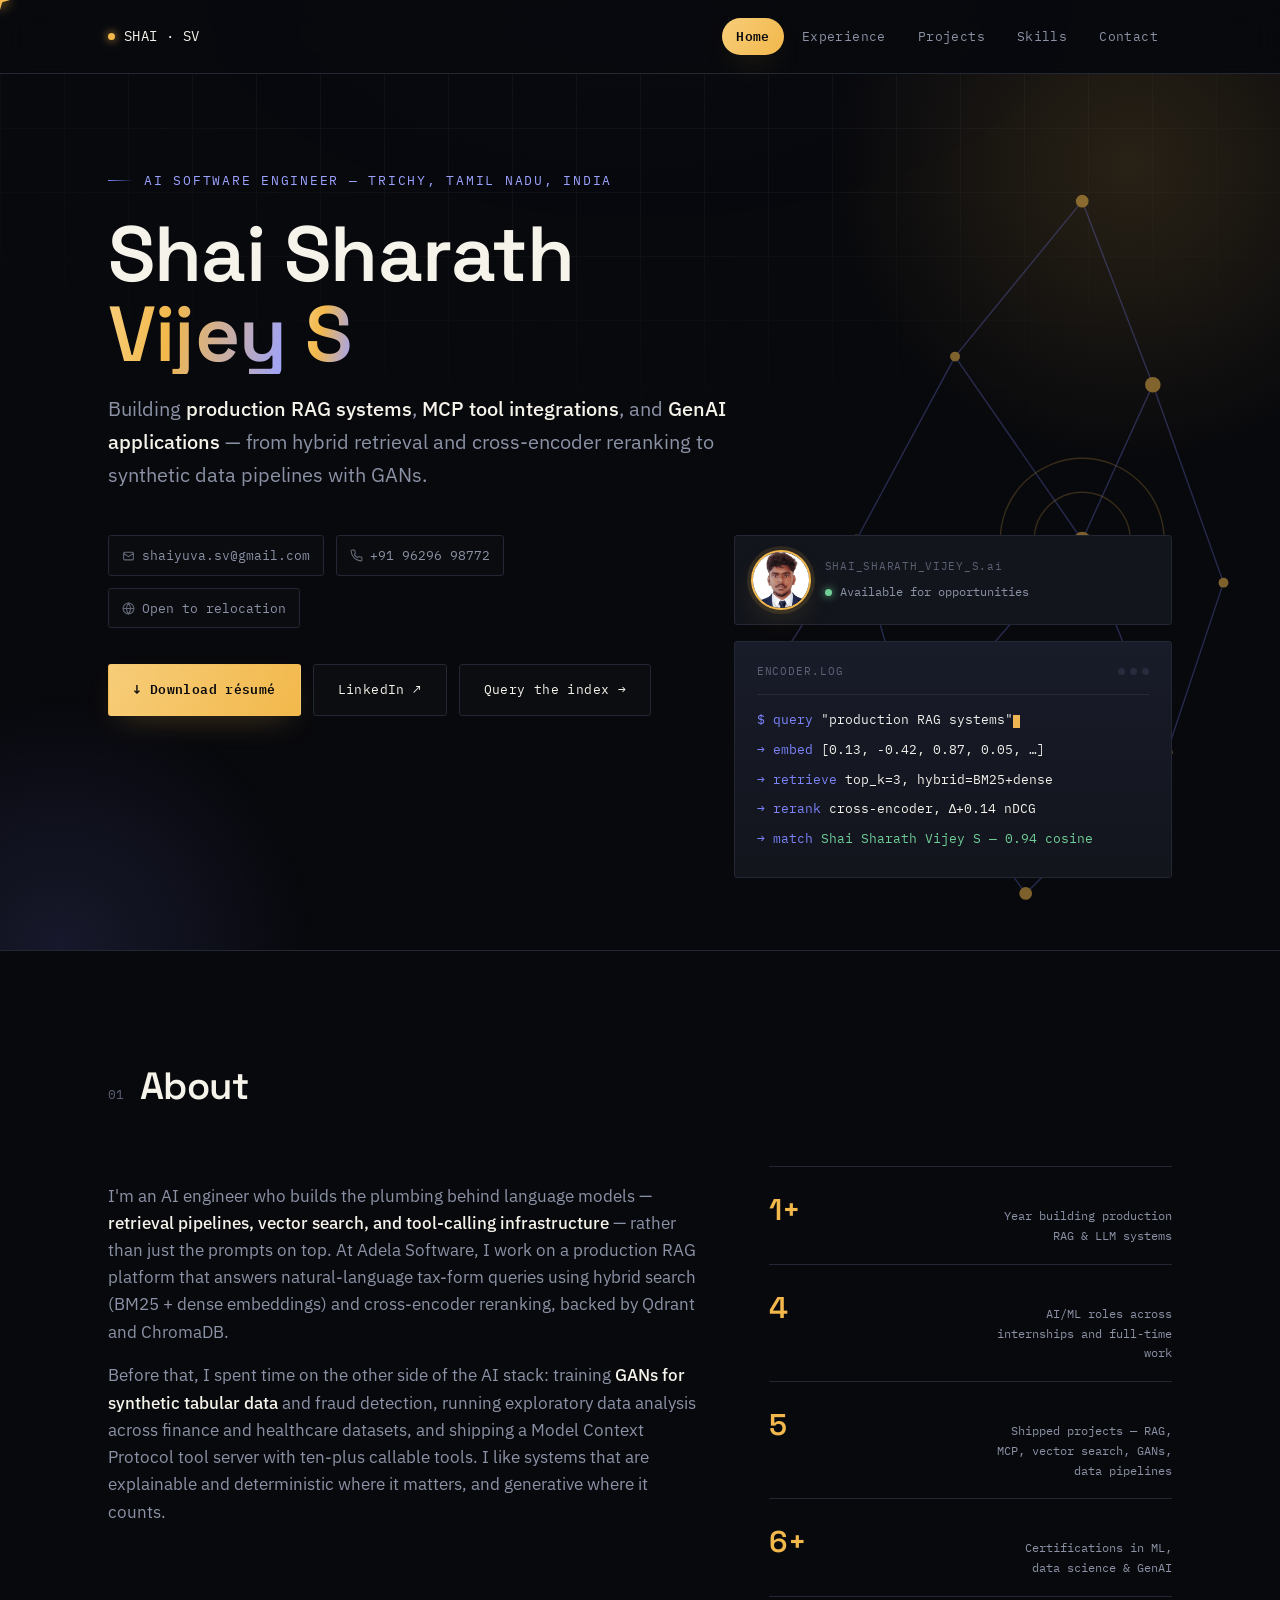
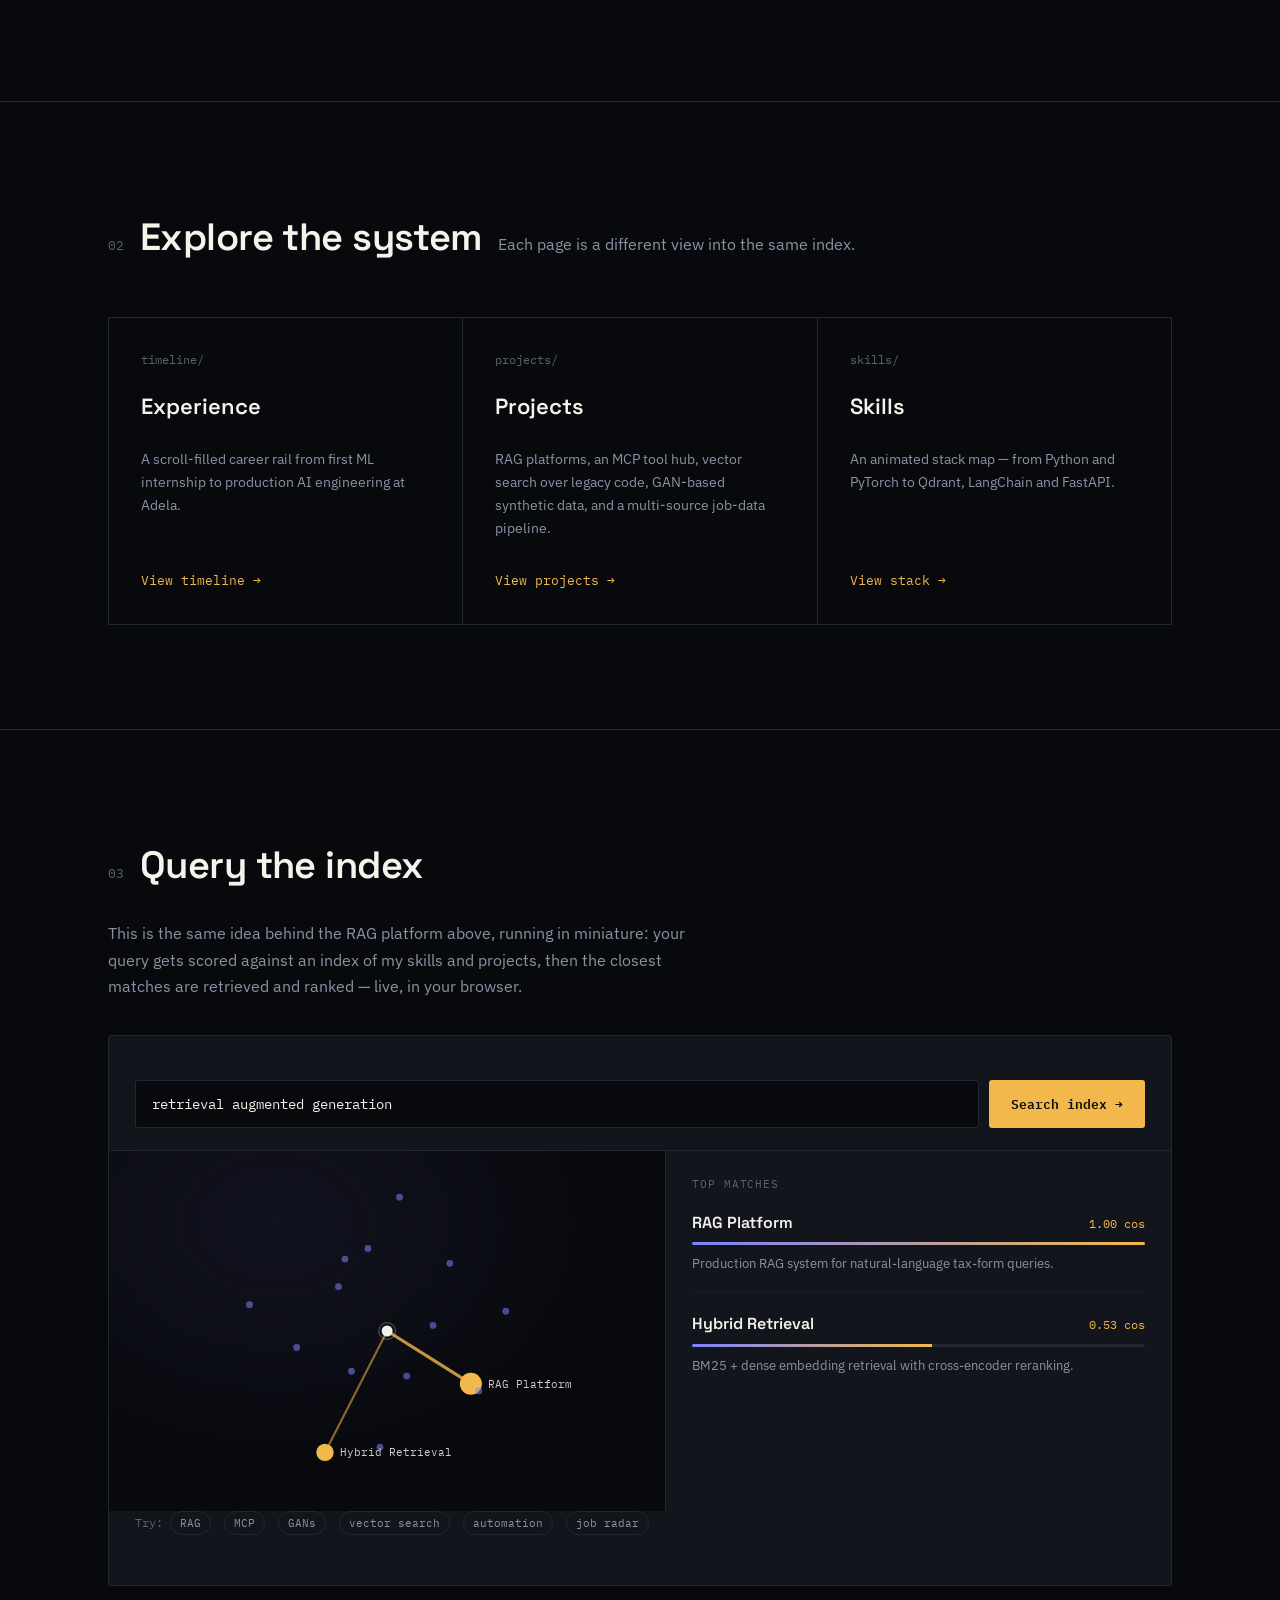
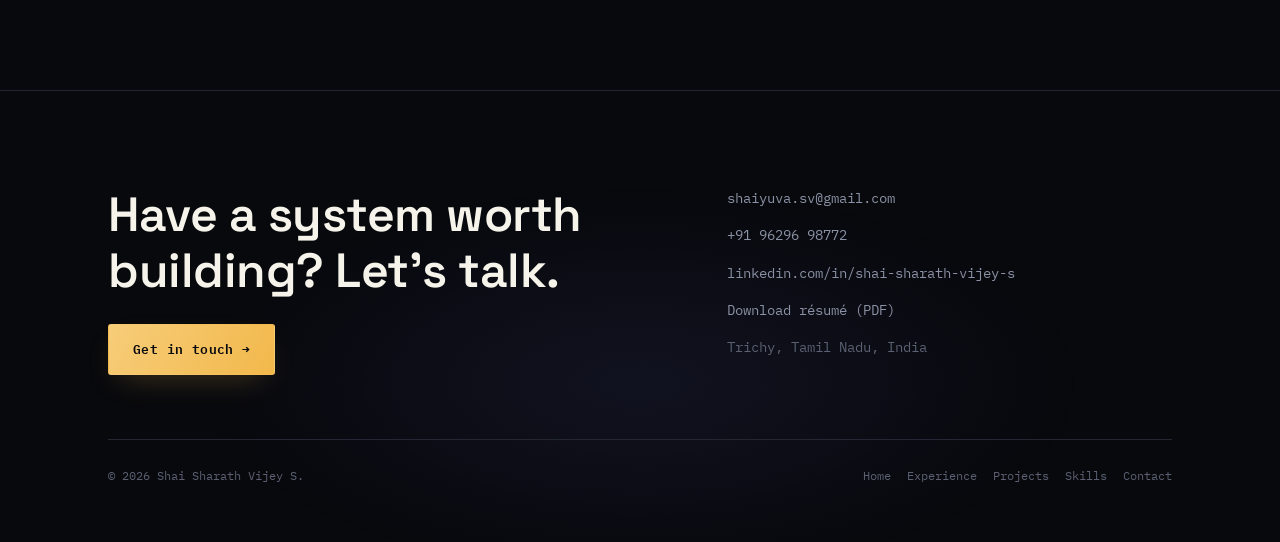
==== index.html @ 4d4e92c0 "Add files via upload" ====
<!DOCTYPE html>
<html lang="en">
<head>
<meta charset="UTF-8">
<meta name="viewport" content="width=device-width, initial-scale=1.0">
<title>Shai Sharath Vijey S — AI Software Engineer | RAG, LLM & MCP Systems</title>
<meta name="description" content="Shai Sharath Vijey S — AI Software Engineer building production RAG systems, MCP tool integrations, and GenAI applications with Python, FastAPI, and PyTorch.">
<meta name="robots" content="index, follow">
<link rel="canonical" href="https://shai-sharath-vijey-s.github.io/">
<meta property="og:type" content="website">
<meta property="og:title" content="Shai Sharath Vijey S — AI Software Engineer">
<meta property="og:description" content="Building production RAG systems, MCP tool integrations, and GenAI applications — hybrid retrieval, cross-encoder reranking, and synthetic data pipelines with GANs.">
<meta property="og:image" content="assets/og-image.png">
<meta property="og:url" content="https://shai-sharath-vijey-s.github.io/">
<meta name="twitter:card" content="summary_large_image">
<meta name="twitter:title" content="Shai Sharath Vijey S — AI Software Engineer">
<meta name="twitter:description" content="Building production RAG systems, MCP tool integrations, and GenAI applications.">
<meta name="twitter:image" content="assets/og-image.png">
<link rel="icon" href="assets/favicon.svg" type="image/svg+xml">
<link rel="preconnect" href="https://fonts.googleapis.com">
<link rel="preconnect" href="https://fonts.gstatic.com" crossorigin>
<link href="https://fonts.googleapis.com/css2?family=Space+Grotesk:wght@400;500;600;700&family=IBM+Plex+Mono:wght@400;500;600&family=IBM+Plex+Sans:wght@400;500;600&display=swap" rel="stylesheet">
<link rel="stylesheet" href="assets/style.css">
<style>
  /* page-specific */
  .hero{padding:96px 0 72px; border-bottom:1px solid var(--line); overflow:hidden;}
  h1.name{font-family:'Space Grotesk', sans-serif; font-weight:600; font-size:clamp(40px, 7vw, 78px); line-height:1.02; margin:0 0 18px; letter-spacing:-0.01em;}
  .role-line{font-size:clamp(16px, 2vw, 20px); color:var(--text-muted); max-width:640px; margin:0 0 32px;}
  .role-line b{color:var(--text); font-weight:500;}
  .hero-grid{display:grid; grid-template-columns:1.3fr 1fr; gap:56px; align-items:start; margin-top:44px;}
  @media (max-width:860px){ .hero-grid{grid-template-columns:1fr;} }
  .contact-row{display:flex; flex-wrap:wrap; gap:12px; margin-bottom:36px;}
  .chip svg{width:13px; height:13px; opacity:0.7;}

  .readout{border:1px solid var(--line); background:var(--ink-raised); border-radius:var(--radius); padding:20px 22px; font-family:'IBM Plex Mono', monospace; font-size:12.5px; color:var(--text-muted); min-height:210px; position:relative; overflow:hidden;}
  .readout::before{content:''; position:absolute; inset:0; background:linear-gradient(rgba(124,131,253,0.06), transparent); animation:scan 4s linear infinite; pointer-events:none;}
  @keyframes scan{0%{transform:translateY(-100%);} 100%{transform:translateY(100%);}}
  .readout-head{display:flex; justify-content:space-between; align-items:center; padding-bottom:14px; margin-bottom:14px; border-bottom:1px solid var(--line); color:var(--text-faint); font-size:11px; letter-spacing:0.08em; text-transform:uppercase;}
  .readout-dots{display:flex; gap:5px;}
  .readout-dots span{width:7px; height:7px; border-radius:50%; background:var(--line);}
  .readout-line{margin:0 0 9px; white-space:pre-wrap; word-break:break-word;}
  .readout-line .k{color:var(--violet);}
  .readout-line .v{color:var(--text);}
  .caret{display:inline-block; width:7px; height:13px; background:var(--amber); vertical-align:middle; animation:blink 1s steps(1) infinite;}
  @keyframes blink{50%{opacity:0;}}

  /* about */
  .about-grid{display:grid; grid-template-columns:1.5fr 1fr; gap:56px;}
  @media (max-width:860px){ .about-grid{grid-template-columns:1fr;} }
  .about-text p{color:var(--text-muted); font-size:16.5px; max-width:60ch;}
  .about-text b{color:var(--text); font-weight:500;}
  .stat-list{border-top:1px solid var(--line);}
  .stat{display:flex; justify-content:space-between; align-items:baseline; padding:18px 0; border-bottom:1px solid var(--line);}
  .stat-num{font-family:'Space Grotesk', sans-serif; font-size:30px; color:var(--amber); font-weight:600;}
  .stat-label{font-family:'IBM Plex Mono', monospace; font-size:12px; color:var(--text-muted); text-align:right; max-width:180px;}

  /* teaser cards linking to subpages */
  .teaser-grid{display:grid; grid-template-columns:repeat(3,1fr); gap:1px; background:var(--line); border:1px solid var(--line);}
  @media (max-width:860px){ .teaser-grid{grid-template-columns:1fr;} }
  .teaser-card{background:var(--ink); padding:32px; display:flex; flex-direction:column; min-height:220px; text-decoration:none; color:var(--text); position:relative; overflow:hidden; transition:background .25s ease;}
  .teaser-card:hover{background:var(--ink-raised);}
  .teaser-num{font-family:'IBM Plex Mono', monospace; color:var(--text-faint); font-size:12px; margin-bottom:18px;}
  .teaser-title{font-family:'Space Grotesk', sans-serif; font-size:22px; font-weight:600; margin:0 0 10px;}
  .teaser-desc{color:var(--text-muted); font-size:14px; flex-grow:1;}
  .teaser-arrow{font-family:'IBM Plex Mono', monospace; font-size:13px; color:var(--amber); margin-top:16px; transition:transform .2s ease;}
  .teaser-card:hover .teaser-arrow{transform:translateX(6px);}

  /* playground */
  .pg-wrap{border:1px solid var(--line); background:var(--ink-raised); border-radius:var(--radius); overflow:hidden;}
  .pg-top{padding:26px 26px 0;}
  .pg-search{display:flex; gap:10px; margin:18px 0 22px; flex-wrap:wrap;}
  .pg-search input{flex:1; min-width:220px; background:var(--ink); border:1px solid var(--line); color:var(--text); font-family:'IBM Plex Mono', monospace; font-size:14px; padding:14px 16px; border-radius:var(--radius); outline:none;}
  .pg-search input:focus{border-color:var(--violet);}
  .pg-search input::placeholder{color:var(--text-faint);}
  .pg-search button{font-family:'IBM Plex Mono', monospace; font-size:13px; font-weight:600; background:var(--amber); color:#0A0C10; border:none; padding:0 22px; border-radius:var(--radius); cursor:pointer;}
  .pg-hint{font-family:'IBM Plex Mono', monospace; font-size:11.5px; color:var(--text-faint); margin-bottom:22px;}
  .pg-hint button{background:none; border:1px solid var(--line); color:var(--text-muted); font-family:'IBM Plex Mono', monospace; font-size:11px; padding:4px 9px; border-radius:20px; cursor:pointer; margin-right:6px; margin-bottom:6px;}
  .pg-hint button:hover{color:var(--text); border-color:var(--violet);}
  .pg-canvas-row{display:grid; grid-template-columns:1.1fr 1fr; gap:0; border-top:1px solid var(--line);}
  @media (max-width:860px){ .pg-canvas-row{grid-template-columns:1fr;} }
  #pgCanvas{display:block; width:100%; height:360px; background:radial-gradient(ellipse at 30% 20%, rgba(124,131,253,0.08), transparent 60%), var(--ink);}
  .pg-results{padding:24px 26px; border-left:1px solid var(--line);}
  @media (max-width:860px){ .pg-results{border-left:none; border-top:1px solid var(--line);} }
  .pg-results-label{font-family:'IBM Plex Mono', monospace; font-size:11px; letter-spacing:0.08em; text-transform:uppercase; color:var(--text-faint); margin-bottom:16px;}
  .result{margin-bottom:18px; padding-bottom:18px; border-bottom:1px solid var(--line-soft);}
  .result:last-child{border-bottom:none;}
  .result-top{display:flex; justify-content:space-between; align-items:baseline; margin-bottom:6px;}
  .result-title{font-family:'Space Grotesk', sans-serif; font-size:16px; font-weight:600;}
  .result-score{font-family:'IBM Plex Mono', monospace; font-size:12px; color:var(--amber);}
  .result-bar{height:3px; background:var(--line); border-radius:2px; overflow:hidden; margin-bottom:8px;}
  .result-bar-fill{height:100%; background:linear-gradient(90deg, var(--violet), var(--amber));}
  .result-desc{font-size:13px; color:var(--text-muted);}
</style>
</head>
<body>
<div class="curtain" data-hold="1500">
  <div class="curtain-brand">
    <div class="cb-glow"></div>
    <span class="cb-line display" data-reveal="chars">Shai Sharath</span>
    <span class="cb-line display grad-text cb-line2">Vijey S</span>
    <span class="cb-tag">AI Software Engineer</span>
  </div>
</div>
<div class="grid-bg"></div>

<header class="nav">
  <div class="nav-inner">
    <a class="logo" href="index.html"><span class="dot"></span>SHAI&nbsp;·&nbsp;SV</a>
    <button class="nav-toggle mono" aria-label="Menu">☰</button>
    <nav class="links">
      <a href="index.html" data-transition>Home</a>
      <a href="experience.html" data-transition>Experience</a>
      <a href="projects.html" data-transition>Projects</a>
      <a href="skills.html" data-transition>Skills</a>
      <a href="contact.html" data-transition>Contact</a>
    </nav>
  </div>
</header>

<section class="hero">
  <div class="hero-bg-art" aria-hidden="true">
    <svg viewBox="0 0 700 620" xmlns="http://www.w3.org/2000/svg">
      <g stroke="var(--violet)" stroke-width="1" opacity="0.55" fill="none">
        <line x1="560" y1="90" x2="470" y2="200"/><line x1="560" y1="90" x2="610" y2="220"/>
        <line x1="470" y1="200" x2="400" y2="330"/><line x1="470" y1="200" x2="560" y2="330"/>
        <line x1="610" y1="220" x2="560" y2="330"/><line x1="610" y1="220" x2="660" y2="360"/>
        <line x1="400" y1="330" x2="440" y2="470"/><line x1="560" y1="330" x2="440" y2="470"/>
        <line x1="560" y1="330" x2="620" y2="480"/><line x1="660" y1="360" x2="620" y2="480"/>
        <line x1="440" y1="470" x2="520" y2="580"/><line x1="620" y1="480" x2="520" y2="580"/>
        <line x1="400" y1="330" x2="330" y2="440"/><line x1="330" y1="440" x2="440" y2="470"/>
      </g>
      <g fill="var(--amber)">
        <circle cx="560" cy="90" r="4.5"/><circle cx="470" cy="200" r="3.5"/><circle cx="610" cy="220" r="5.5"/>
        <circle cx="400" cy="330" r="4"/><circle cx="560" cy="330" r="6"/><circle cx="660" cy="360" r="3.5"/>
        <circle cx="440" cy="470" r="5"/><circle cx="620" cy="480" r="4"/><circle cx="520" cy="580" r="4.5"/>
        <circle cx="330" cy="440" r="3.5"/>
      </g>
      <g stroke="var(--amber)" stroke-width="1" opacity="0.4" fill="none">
        <circle cx="560" cy="330" r="34"/><circle cx="560" cy="330" r="58"/>
      </g>
    </svg>
  </div>
  <div class="wrap">
    <div class="eyebrow reveal in">AI Software Engineer — Trichy, Tamil Nadu, India</div>
    <h1 class="name display" id="heroName"><span class="tr-word"><span style="transition-delay:0ms">Shai</span></span> <span class="tr-word"><span style="transition-delay:70ms">Sharath</span></span><br><span class="tr-word"><span class="grad-text" style="transition-delay:140ms">Vijey</span></span> <span class="tr-word"><span class="grad-text" style="transition-delay:210ms">S</span></span></h1>
    <p class="role-line">Building <b>production RAG systems</b>, <b>MCP tool integrations</b>, and <b>GenAI applications</b> — from hybrid retrieval and cross-encoder reranking to synthetic data pipelines with GANs.</p>

    <div class="hero-grid">
      <div>
        <div class="contact-row">
          <span class="chip"><svg viewBox="0 0 24 24" fill="none" stroke="currentColor" stroke-width="2"><path d="M3 8l9 6 9-6M3 8v10a2 2 0 002 2h14a2 2 0 002-2V8M3 8a2 2 0 012-2h14a2 2 0 012 2"/></svg> shaiyuva.sv@gmail.com</span>
          <span class="chip"><svg viewBox="0 0 24 24" fill="none" stroke="currentColor" stroke-width="2"><path d="M22 16.92v3a2 2 0 01-2.18 2 19.79 19.79 0 01-8.63-3.07 19.5 19.5 0 01-6-6 19.79 19.79 0 01-3.07-8.67A2 2 0 014.11 2h3a2 2 0 012 1.72c.13.96.36 1.9.68 2.81a2 2 0 01-.45 2.11L8.09 9.91a16 16 0 006 6l1.27-1.27a2 2 0 012.11-.45c.91.32 1.85.55 2.81.68A2 2 0 0122 16.92z"/></svg> +91 96296 98772</span>
          <span class="chip"><svg viewBox="0 0 24 24" fill="none" stroke="currentColor" stroke-width="2"><circle cx="12" cy="12" r="10"/><path d="M2 12h20M12 2a15.3 15.3 0 010 20 15.3 15.3 0 010-20z"/></svg> Open to relocation</span>
        </div>
        <div class="btn-row">
          <a class="btn btn-primary" href="assets/Shai-Sharath-Vijey-S-Resume.pdf" download>↓ Download résumé</a>
          <a class="btn btn-ghost" href="https://www.linkedin.com/in/shai-sharath-vijey-s-b79546251" target="_blank" rel="noopener">LinkedIn ↗</a>
          <a class="btn btn-ghost" href="#index">Query the index →</a>
        </div>
      </div>

      <div>
        <div class="profile-card reveal in">
          <img src="assets/profile.jpg" alt="Shai Sharath Vijey S — AI Software Engineer" class="profile-img" width="60" height="60">
          <div class="profile-meta">
            <span class="profile-name mono">SHAI_SHARATH_VIJEY_S.ai</span>
            <span class="profile-status"><span class="dot-pulse"></span>Available for opportunities</span>
          </div>
        </div>
        <div class="readout mono">
          <div class="readout-head"><span>encoder.log</span><span class="readout-dots"><span></span><span></span><span></span></span></div>
          <p class="readout-line"><span class="k">$ query</span> <span class="v" id="typeTarget"></span><span class="caret"></span></p>
          <p class="readout-line"><span class="k">→ embed</span> <span class="v">[0.13, -0.42, 0.87, 0.05, …]</span></p>
          <p class="readout-line"><span class="k">→ retrieve</span> <span class="v">top_k=3, hybrid=BM25+dense</span></p>
          <p class="readout-line"><span class="k">→ rerank</span> <span class="v">cross-encoder, Δ+0.14 nDCG</span></p>
          <p class="readout-line"><span class="k">→ match</span> <span class="v" style="color:var(--green)">Shai Sharath Vijey S — 0.94 cosine</span></p>
        </div>
      </div>
    </div>
  </div>
</section>

<section class="section" id="about">
  <div class="wrap">
    <div class="section-head reveal"><span class="section-num mono">01</span><h2 class="section-title">About</h2></div>
    <div class="about-grid reveal">
      <div class="about-text">
        <p>I'm an AI engineer who builds the plumbing behind language models — <b>retrieval pipelines, vector search, and tool-calling infrastructure</b> — rather than just the prompts on top. At Adela Software, I work on a production RAG platform that answers natural-language tax-form queries using hybrid search (BM25 + dense embeddings) and cross-encoder reranking, backed by Qdrant and ChromaDB.</p>
        <p>Before that, I spent time on the other side of the AI stack: training <b>GANs for synthetic tabular data</b> and fraud detection, running exploratory data analysis across finance and healthcare datasets, and shipping a Model Context Protocol tool server with ten-plus callable tools. I like systems that are explainable and deterministic where it matters, and generative where it counts.</p>
      </div>
      <div class="stat-list mono">
        <div class="stat"><span class="stat-num">1+</span><span class="stat-label">Year building production RAG &amp; LLM systems</span></div>
        <div class="stat"><span class="stat-num">4</span><span class="stat-label">AI/ML roles across internships and full-time work</span></div>
        <div class="stat"><span class="stat-num">5</span><span class="stat-label">Shipped projects — RAG, MCP, vector search, GANs, data pipelines</span></div>
        <div class="stat"><span class="stat-num">6+</span><span class="stat-label">Certifications in ML, data science &amp; GenAI</span></div>
      </div>
    </div>
  </div>
</section>

<section class="section" id="explore">
  <div class="wrap">
    <div class="section-head reveal"><span class="section-num mono">02</span><h2 class="section-title">Explore the system</h2><span class="section-sub" style="margin-top:0;">Each page is a different view into the same index.</span></div>
    <div class="teaser-grid reveal">
      <a class="teaser-card" href="experience.html" data-transition>
        <span class="teaser-num mono">timeline/</span>
        <h3 class="teaser-title">Experience</h3>
        <p class="teaser-desc">A scroll-filled career rail from first ML internship to production AI engineering at Adela.</p>
        <span class="teaser-arrow">View timeline →</span>
      </a>
      <a class="teaser-card" href="projects.html" data-transition>
        <span class="teaser-num mono">projects/</span>
        <h3 class="teaser-title">Projects</h3>
        <p class="teaser-desc">RAG platforms, an MCP tool hub, vector search over legacy code, GAN-based synthetic data, and a multi-source job-data pipeline.</p>
        <span class="teaser-arrow">View projects →</span>
      </a>
      <a class="teaser-card" href="skills.html" data-transition>
        <span class="teaser-num mono">skills/</span>
        <h3 class="teaser-title">Skills</h3>
        <p class="teaser-desc">An animated stack map — from Python and PyTorch to Qdrant, LangChain and FastAPI.</p>
        <span class="teaser-arrow">View stack →</span>
      </a>
    </div>
  </div>
</section>

<section class="section" id="index">
  <div class="wrap">
    <div class="section-head reveal"><span class="section-num mono">03</span><h2 class="section-title">Query the index</h2></div>
    <p class="section-sub reveal" style="margin-top:-24px; margin-bottom:36px;">This is the same idea behind the RAG platform above, running in miniature: your query gets scored against an index of my skills and projects, then the closest matches are retrieved and ranked — live, in your browser.</p>
    <div class="pg-wrap reveal">
      <div class="pg-top">
        <div class="pg-search">
          <input id="pgInput" type="text" placeholder="Try “vector search”, “GANs”, or “automation”…" autocomplete="off">
          <button id="pgBtn">Search index →</button>
        </div>
      </div>
      <div class="pg-canvas-row">
        <canvas id="pgCanvas"></canvas>
        <div class="pg-results"><div class="pg-results-label">Top matches</div><div id="pgResults"></div></div>
      </div>
      <div style="padding:0 26px 22px;">
        <div class="pg-hint">
          Try:
          <button data-q="retrieval augmented generation">RAG</button>
          <button data-q="model context protocol tools">MCP</button>
          <button data-q="generative adversarial networks">GANs</button>
          <button data-q="vector database semantic search">vector search</button>
          <button data-q="web scraping automation">automation</button>
          <button data-q="job scraper pipeline dashboard">job radar</button>
        </div>
      </div>
    </div>
  </div>
</section>

<footer id="contact">
  <div class="wrap">
    <div class="footer-grid reveal">
      <div>
        <h3 class="footer-cta display">Have a system worth<br>building? Let's talk.</h3>
        <a class="btn btn-primary" href="contact.html" data-transition>Get in touch →</a>
      </div>
      <div class="footer-links">
        <a href="mailto:shaiyuva.sv@gmail.com">shaiyuva.sv@gmail.com</a>
        <a href="tel:+919629698772">+91 96296 98772</a>
        <a href="https://www.linkedin.com/in/shai-sharath-vijey-s-b79546251" target="_blank" rel="noopener">linkedin.com/in/shai-sharath-vijey-s</a>
        <a href="assets/Shai-Sharath-Vijey-S-Resume.pdf" download>Download résumé (PDF)</a>
        <span style="color:var(--text-faint)">Trichy, Tamil Nadu, India</span>
      </div>
    </div>
    <div class="footer-bottom">
      <span>© 2026 Shai Sharath Vijey S.</span>
      <div class="footer-nav mono">
        <a href="index.html" data-transition>Home</a>
        <a href="experience.html" data-transition>Experience</a>
        <a href="projects.html" data-transition>Projects</a>
        <a href="skills.html" data-transition>Skills</a>
        <a href="contact.html" data-transition>Contact</a>
      </div>
    </div>
  </div>
</footer>

<script src="assets/main.js"></script>
<script>
/* hero name reveal, timed to the moment the curtain sweeps away */
setTimeout(()=>{ const h = document.getElementById('heroName'); if(h) h.classList.add('tr-ready'); }, 1500);
</script>
<script>
/* typewriter */
(function(){
  const target = document.getElementById('typeTarget');
  const phrases = ['"production RAG systems"', '"MCP tool integrations"', '"hybrid retrieval + reranking"', '"GAN synthetic data"'];
  let pi = 0, ci = 0, deleting = false;
  function tick(){
    const full = phrases[pi];
    if(!deleting){ ci++; target.textContent = full.slice(0, ci); if(ci === full.length){ deleting = true; setTimeout(tick, 1400); return; } }
    else { ci--; target.textContent = full.slice(0, ci); if(ci === 0){ deleting = false; pi = (pi+1) % phrases.length; } }
    setTimeout(tick, deleting ? 28 : 55);
  }
  tick();
})();

/* retrieval playground */
(function(){
  const nodes = [
    {label:"RAG Platform", tags:["rag","retrieval","augmented","generation","fastapi","qdrant","chromadb","langchain","tax","hybrid","bm25","dense"], desc:"Production RAG system for natural-language tax-form queries."},
    {label:"MCP Tool Hub", tags:["mcp","model","context","protocol","automation","selenium","flask","pyinstaller","tools","tool","calling"], desc:"Modular MCP tool server with 10+ callable automation tools."},
    {label:"Legacy Code Intelligence", tags:["php","asp","vector","search","qdrant","static","analysis","dashboard","legacy","codebase"], desc:"Vector-indexed code search over an undocumented legacy codebase."},
    {label:"Synthetic Data — GANs", tags:["gan","gans","ctgan","realtabformer","pytorch","synthetic","data","generative","adversarial"], desc:"CTGAN + custom GAN pipeline generating synthetic tabular data."},
    {label:"Hybrid Retrieval", tags:["bm25","dense","embeddings","reranking","rerank","cross-encoder","hybrid","retrieval"], desc:"BM25 + dense embedding retrieval with cross-encoder reranking."},
    {label:"Vector Databases", tags:["qdrant","chromadb","vector","database","semantic","search","embeddings"], desc:"Hands-on with Qdrant and ChromaDB for semantic search at scale."},
    {label:"Python Engineering", tags:["python","pandas","numpy","scikit-learn","sklearn","sql"], desc:"Core language for every ML pipeline and backend service I ship."},
    {label:"LLM Systems", tags:["llm","llms","genai","generative","ai","inference","prompting","chat"], desc:"Multi-session AI chat service and LLM-driven query analysis."},
    {label:"FastAPI Backend", tags:["fastapi","flask","rest","api","async","gunicorn","render","backend"], desc:"Async REST backends deployed with FastAPI, Flask and Gunicorn."},
    {label:"GAN Research", tags:["gan","gans","realtabformer","ctgan","generative","research"], desc:"Tested CTGAN and RealTabFormer for privacy-preserving datasets."},
    {label:"Data Analysis", tags:["eda","statistics","statistical","power","bi","matplotlib","seaborn","visualization"], desc:"EDA and statistical validation across finance and healthcare data."},
    {label:"Automation & Scraping", tags:["selenium","web","scraping","automation","fastmcp"], desc:"Selenium-driven scraping wired into MCP-callable tools."},
    {label:"Certifications", tags:["tata","forage","upgrad","scaler","lmes","genai","analytics","certification"], desc:"Six certifications spanning GenAI, ML, and data science."},
    {label:"Hackathon Win", tags:["hackathon","psg","air","purifier","innovation","award"], desc:"Regional hackathon win at PSG College of Technology."},
    {label:"Fresher Job Radar — Multi-Source Aggregator & MCP Server", tags:["scraping","scraper","etl","pipeline","dashboard","sse","mcp","jobs","automation","rate","limit","circuit","breaker","flask","sqlite","playwright"], desc:"Multi-source job scraper with a live dashboard and a read-only MCP server."}
  ];
  const canvas = document.getElementById('pgCanvas');
  const ctx = canvas.getContext('2d');
  let W, H, DPR; const positions = [];
  function layout(){
    const rect = canvas.getBoundingClientRect();
    DPR = window.devicePixelRatio || 1; W = rect.width; H = rect.height;
    canvas.width = W * DPR; canvas.height = H * DPR;
    ctx.setTransform(DPR,0,0,DPR,0,0);
    positions.length = 0;
    const cx = W/2, cy = H/2, n = nodes.length;
    for(let i=0;i<n;i++){
      const angle = (i / n) * Math.PI * 2 + 0.4;
      const rx = Math.min(W,H)*0.40 * (0.65 + 0.35*Math.sin(i*2.1));
      const ry = Math.min(W,H)*0.40 * (0.65 + 0.35*Math.cos(i*1.7));
      positions.push({x: cx + Math.cos(angle) * rx, y: cy + Math.sin(angle) * ry, phase: Math.random()*Math.PI*2});
    }
  }
  let activeMatches = [], queryPoint = null, t = 0;
  function draw(){
    t += 0.016; ctx.clearRect(0,0,W,H);
    const cx = W/2, cy = H/2;
    const drawn = positions.map((p)=>({x: p.x + Math.sin(t*0.6 + p.phase)*4, y: p.y + Math.cos(t*0.5 + p.phase)*4}));
    if(queryPoint){
      activeMatches.forEach(m=>{
        const p = drawn[m.idx];
        ctx.beginPath(); ctx.moveTo(queryPoint.x, queryPoint.y); ctx.lineTo(p.x, p.y);
        ctx.strokeStyle = `rgba(242,184,75,${0.25 + m.score*0.55})`; ctx.lineWidth = 1 + m.score*2.2; ctx.stroke();
      });
    }
    drawn.forEach((p,i)=>{
      const match = activeMatches.find(m=>m.idx===i);
      const r = match ? 6 + match.score*5 : 3.4;
      ctx.beginPath(); ctx.arc(p.x, p.y, r, 0, Math.PI*2);
      ctx.fillStyle = match ? '#F2B84B' : 'rgba(124,131,253,0.55)'; ctx.fill();
      if(match){ ctx.font = "11px 'IBM Plex Mono', monospace"; ctx.fillStyle = 'rgba(241,239,230,0.85)'; ctx.fillText(nodes[i].label, p.x + r + 6, p.y + 4); }
    });
    if(queryPoint){
      ctx.beginPath(); ctx.arc(queryPoint.x, queryPoint.y, 5.5, 0, Math.PI*2); ctx.fillStyle = '#F1EFE6'; ctx.fill();
      ctx.beginPath(); ctx.arc(queryPoint.x, queryPoint.y, 9 + Math.sin(t*3)*2, 0, Math.PI*2); ctx.strokeStyle = 'rgba(241,239,230,0.35)'; ctx.lineWidth = 1; ctx.stroke();
    } else { ctx.beginPath(); ctx.arc(cx, cy, 3, 0, Math.PI*2); ctx.fillStyle = 'rgba(139,146,165,0.5)'; ctx.fill(); }
    requestAnimationFrame(draw);
  }
  function score(query, node){
    const qwords = query.toLowerCase().split(/[^a-z0-9]+/).filter(Boolean);
    if(qwords.length === 0) return 0;
    let hits = 0;
    qwords.forEach(w=>{ if(node.tags.some(tag => tag.includes(w) || w.includes(tag))) hits++; if(node.label.toLowerCase().includes(w)) hits += 0.6; });
    return Math.min(1, hits / Math.max(2, qwords.length));
  }
  function runQuery(q){
    const results = nodes.map((n,i)=>({idx:i, score: score(q,n), node:n})).filter(r=>r.score>0).sort((a,b)=>b.score-a.score).slice(0,4);
    const cx = W/2, cy = H/2;
    queryPoint = {x:cx, y:cy};
    activeMatches = results.map(r=>({idx:r.idx, score:r.score}));
    const resultsEl = document.getElementById('pgResults');
    if(results.length === 0){ resultsEl.innerHTML = '<div style="color:var(--text-faint); font-size:13px;">No index entries matched. Try “RAG”, “MCP”, or “GANs”.</div>'; return; }
    resultsEl.innerHTML = results.map(r => `
      <div class="result">
        <div class="result-top"><span class="result-title">${r.node.label}</span><span class="result-score mono">${r.score.toFixed(2)} cos</span></div>
        <div class="result-bar"><div class="result-bar-fill" style="width:${Math.round(r.score*100)}%"></div></div>
        <div class="result-desc">${r.node.desc}</div>
      </div>`).join('');
  }
  window.addEventListener('resize', layout); layout(); draw();
  document.getElementById('pgBtn').addEventListener('click', ()=>{ const v = document.getElementById('pgInput').value.trim(); if(v) runQuery(v); });
  document.getElementById('pgInput').addEventListener('keydown', (e)=>{ if(e.key === 'Enter'){ runQuery(e.target.value.trim()); } });
  document.querySelectorAll('.pg-hint button').forEach(btn=>{ btn.addEventListener('click', ()=>{ const q = btn.getAttribute('data-q'); document.getElementById('pgInput').value = q; runQuery(q); }); });
  setTimeout(()=>{ runQuery('retrieval augmented generation'); document.getElementById('pgInput').value = 'retrieval augmented generation'; }, 600);
})();
</script>
</body>
</html>
---- assets/style.css ----
/* ============================================================
   SHAI SHARATH VIJEY S — "THE INDEX" DESIGN SYSTEM
   Dark ink theme · amber + violet accent · mono/display pairing
   ============================================================ */

:root{
  --ink:#08090D;
  --ink-raised:#12151C;
  --ink-raised-2:#171B24;
  --line:#232733;
  --line-soft:#1A1E28;
  --text:#F5F3EA;
  --text-muted:#8B92A5;
  --text-faint:#5B6172;
  --amber:#F2B84B;
  --amber-soft:#F7CD79;
  --amber-dim:#7A5F2A;
  --violet:#7C83FD;
  --violet-soft:#9CA2FF;
  --violet-dim:#4A4E78;
  --green:#6FCF97;
  --radius:3px;
  --maxw:1120px;
  --ease:cubic-bezier(.22,.68,0,1);
  --shadow-amber:0 12px 32px -12px rgba(242,184,75,0.28);
  --shadow-violet:0 12px 32px -12px rgba(124,131,253,0.28);
  --shadow-lift:0 20px 44px -20px rgba(0,0,0,0.55);
}
*{box-sizing:border-box;}
html{scroll-behavior:smooth;}
@media (prefers-reduced-motion: reduce){
  html{scroll-behavior:auto;}
  *{animation-duration:0.001ms !important; animation-iteration-count:1 !important; transition-duration:0.001ms !important;}
}
body{
  margin:0;
  background:var(--ink);
  color:var(--text);
  font-family:'IBM Plex Sans', sans-serif;
  font-size:16px;
  line-height:1.65;
  -webkit-font-smoothing:antialiased;
  overflow-x:hidden;
}
::selection{background:var(--amber); color:#08090D;}
a{color:inherit;}
.wrap{max-width:var(--maxw); margin:0 auto; padding:0 28px; position:relative; z-index:1;}
.mono{font-family:'IBM Plex Mono', monospace;}
.display{font-family:'Space Grotesk', sans-serif;}
:focus-visible{outline:2px solid var(--amber); outline-offset:3px;}

/* gradient-text utility: used on hero surnames / key headline words */
.grad-text{
  background:linear-gradient(100deg, var(--amber-soft) 0%, var(--amber) 35%, var(--violet-soft) 100%);
  -webkit-background-clip:text; background-clip:text; -webkit-text-fill-color:transparent; color:transparent;
}

.grid-bg{
  position:fixed; inset:0; z-index:0; pointer-events:none;
  background-image:
    linear-gradient(var(--line-soft) 1px, transparent 1px),
    linear-gradient(90deg, var(--line-soft) 1px, transparent 1px);
  background-size:64px 64px;
  mask-image:radial-gradient(ellipse 90% 60% at 50% 0%, black 40%, transparent 85%);
  opacity:0.4;
}
/* faint vignette + film-grain-like texture for depth */
.grid-bg::after{
  content:''; position:absolute; inset:0;
  background:radial-gradient(ellipse 70% 50% at 50% 0%, rgba(124,131,253,0.05), transparent 60%),
             radial-gradient(ellipse 60% 40% at 100% 100%, rgba(242,184,75,0.04), transparent 60%);
}

/* decorative glow orbs behind hero / page-hero sections — pure CSS, no markup needed */
.hero, .page-hero{position:relative; overflow:hidden;}
.hero::before, .page-hero::before{
  content:''; position:absolute; top:-220px; right:-160px; width:620px; height:620px; z-index:0;
  background:radial-gradient(circle, rgba(242,184,75,0.14), transparent 70%);
  pointer-events:none;
}
.hero::after, .page-hero::after{
  content:''; position:absolute; bottom:-260px; left:-200px; width:520px; height:520px; z-index:0;
  background:radial-gradient(circle, rgba(124,131,253,0.13), transparent 70%);
  pointer-events:none;
}

/* page load / transition curtain */
.curtain{
  position:fixed; inset:0; z-index:999; background:var(--ink);
  display:flex; align-items:center; justify-content:center;
  transform-origin:top; pointer-events:none;
}
.curtain span{font-family:'IBM Plex Mono', monospace; font-size:12px; color:var(--text-faint); letter-spacing:0.1em;}
.curtain.leaving{animation:curtainUp .7s var(--ease) forwards;}
@keyframes curtainUp{ to{ transform:scaleY(0); } }

/* NAV */
header.nav{
  position:sticky; top:0; z-index:50;
  background:rgba(8,9,13,0.78);
  backdrop-filter:blur(14px) saturate(140%);
  border-bottom:1px solid var(--line);
}
.nav-inner{
  display:flex; align-items:center; justify-content:space-between;
  padding:18px 28px;
  max-width:var(--maxw); margin:0 auto;
}
.logo{
  font-family:'IBM Plex Mono', monospace;
  font-size:14px; letter-spacing:0.03em;
  color:var(--text);
  display:flex; align-items:center; gap:9px;
  text-decoration:none;
  transition:opacity .2s ease;
}
.logo:hover{opacity:0.8;}
.logo .dot{width:7px; height:7px; background:var(--amber); border-radius:50%; display:inline-block; box-shadow:0 0 10px var(--amber); animation:pulseDot 2.4s ease infinite;}
@keyframes pulseDot{0%,100%{opacity:1;} 50%{opacity:.35;}}
nav.links{display:flex; gap:4px; font-family:'IBM Plex Mono', monospace; font-size:13px;}
nav.links a{
  color:var(--text-muted); text-decoration:none; letter-spacing:0.03em;
  padding:8px 14px; border-radius:24px;
  transition:color .2s ease, background .25s ease, box-shadow .25s ease;
  position:relative;
}
nav.links a:hover{color:var(--text); background:rgba(255,255,255,0.04);}
nav.links a.active{color:#08090D; background:linear-gradient(120deg, var(--amber-soft), var(--amber)); font-weight:600; box-shadow:var(--shadow-amber);}
.nav-toggle{display:none; background:none; border:1px solid var(--line); color:var(--text); width:38px; height:38px; border-radius:var(--radius); cursor:pointer;}
@media (max-width:760px){
  nav.links{position:fixed; top:64px; left:0; right:0; background:var(--ink-raised); flex-direction:column; padding:14px; border-bottom:1px solid var(--line); gap:2px; transform:translateY(-130%); transition:transform .3s var(--ease); z-index:49;}
  nav.links.open{transform:translateY(0);}
  nav.links a{padding:12px 14px;}
  .nav-toggle{display:block;}
}

section{position:relative; z-index:1;}

/* generic page hero (subpages) */
.page-hero{padding:84px 0 60px; border-bottom:1px solid var(--line);}
.page-eyebrow{
  font-family:'IBM Plex Mono', monospace; font-size:12.5px; letter-spacing:0.14em; text-transform:uppercase;
  color:var(--violet-soft); display:flex; align-items:center; gap:10px; margin-bottom:20px;
}
.page-eyebrow::before{content:''; width:26px; height:1px; background:linear-gradient(90deg, var(--violet), transparent);}
h1.page-title{font-family:'Space Grotesk', sans-serif; font-weight:600; font-size:clamp(36px,6.2vw,62px); line-height:1.03; margin:0 0 16px; letter-spacing:-0.015em;}
.page-sub{color:var(--text-muted); max-width:640px; font-size:16.5px; line-height:1.7;}

.eyebrow{
  font-family:'IBM Plex Mono', monospace;
  font-size:12.5px; letter-spacing:0.14em; text-transform:uppercase;
  color:var(--violet-soft);
  display:flex; align-items:center; gap:10px;
  margin-bottom:24px;
}
.eyebrow::before{content:''; width:26px; height:1px; background:linear-gradient(90deg, var(--violet), transparent);}

/* SECTION HEADS */
.section{padding:104px 0; border-bottom:1px solid var(--line);}
.section-head{display:flex; align-items:baseline; gap:16px; margin-bottom:48px; flex-wrap:wrap;}
.section-num{font-family:'IBM Plex Mono', monospace; color:var(--text-faint); font-size:13px;}
h2.section-title{
  font-family:'Space Grotesk', sans-serif; font-weight:600;
  font-size:clamp(28px, 4.2vw, 38px); margin:0; letter-spacing:-0.015em;
}
.section-sub{color:var(--text-muted); max-width:620px; margin-top:10px; font-size:15.5px; line-height:1.7;}

.btn-row{display:flex; flex-wrap:wrap; gap:12px;}
.btn{
  font-family:'IBM Plex Mono', monospace; font-size:13px; letter-spacing:0.03em;
  padding:14px 24px; border-radius:var(--radius);
  text-decoration:none; display:inline-flex; align-items:center; gap:8px;
  transition:transform .2s var(--ease), background .25s ease, border-color .25s ease, box-shadow .25s ease;
  border:1px solid transparent; cursor:pointer;
}
.btn-primary{background:linear-gradient(120deg, var(--amber-soft), var(--amber)); color:#08090D; font-weight:600; box-shadow:var(--shadow-amber);}
.btn-primary:hover{transform:translateY(-3px); box-shadow:0 18px 40px -14px rgba(242,184,75,0.4);}
.btn-ghost{border-color:var(--line); color:var(--text); background:rgba(255,255,255,0.02);}
.btn-ghost:hover{border-color:var(--violet); transform:translateY(-3px); box-shadow:var(--shadow-violet);}

.chip{
  font-family:'IBM Plex Mono', monospace; font-size:12.5px;
  color:var(--text-muted);
  border:1px solid var(--line); padding:9px 13px; border-radius:var(--radius);
  display:flex; align-items:center; gap:7px; background:rgba(255,255,255,0.015);
  transition:border-color .2s ease;
}
.chip:hover{border-color:var(--violet-dim);}

.reveal{opacity:0; transform:translateY(22px); transition:opacity .7s var(--ease), transform .7s var(--ease);}
.reveal.in{opacity:1; transform:translateY(0);}
.reveal-scale{opacity:0; transform:scale(.95); transition:opacity .7s var(--ease), transform .7s var(--ease);}
.reveal-scale.in{opacity:1; transform:scale(1);}

/* TECH BADGES (custom monoline glyphs, not trademarked logos) */
.tech-badges{display:flex; flex-wrap:wrap; gap:14px;}
.tech-badge{
  width:66px; height:66px; border:1px solid var(--line); border-radius:50%;
  display:flex; align-items:center; justify-content:center; position:relative;
  background:linear-gradient(160deg, var(--ink-raised), var(--ink-raised-2));
  transition:transform .3s var(--ease), border-color .3s ease, box-shadow .3s ease;
}
.tech-badge svg{width:28px; height:28px;}
.tech-badge svg path, .tech-badge svg circle, .tech-badge svg line, .tech-badge svg polyline, .tech-badge svg rect{
  stroke-dasharray:120; stroke-dashoffset:120; transition:stroke-dashoffset 1.1s var(--ease);
}
.tech-badge.in svg path, .tech-badge.in svg circle, .tech-badge.in svg line, .tech-badge.in svg polyline, .tech-badge.in svg rect{stroke-dashoffset:0;}
.tech-badge:hover{transform:translateY(-6px) scale(1.08); border-color:var(--amber); box-shadow:var(--shadow-amber);}
.tech-badge-label{
  position:absolute; bottom:-26px; left:50%; transform:translateX(-50%);
  font-family:'IBM Plex Mono', monospace; font-size:10px; color:var(--text-faint); white-space:nowrap;
  opacity:0; transition:opacity .2s ease;
}
.tech-badge:hover .tech-badge-label{opacity:1;}

/* FOOTER */
footer{padding:96px 0 56px; position:relative; overflow:hidden;}
footer::before{
  content:''; position:absolute; top:20%; left:50%; transform:translateX(-50%); width:900px; height:400px; z-index:0;
  background:radial-gradient(ellipse, rgba(124,131,253,0.08), transparent 70%); pointer-events:none;
}
.footer-grid{display:grid; grid-template-columns:1.3fr 1fr; gap:40px; margin-bottom:64px;}
@media (max-width:720px){ .footer-grid{grid-template-columns:1fr;} }
.footer-cta{font-family:'Space Grotesk', sans-serif; font-size:clamp(30px,4.4vw,48px); font-weight:600; line-height:1.15; margin:0 0 26px; letter-spacing:-0.01em;}
.footer-links{display:flex; flex-direction:column; gap:14px; font-family:'IBM Plex Mono', monospace; font-size:14px;}
.footer-links a{text-decoration:none; color:var(--text-muted); display:flex; align-items:center; gap:10px; transition:color .2s ease, transform .2s ease;}
.footer-links a:hover{color:var(--amber); transform:translateX(3px);}
.footer-bottom{display:flex; justify-content:space-between; align-items:center; padding-top:26px; border-top:1px solid var(--line); font-family:'IBM Plex Mono', monospace; font-size:12px; color:var(--text-faint); flex-wrap:wrap; gap:10px;}
.footer-nav{display:flex; gap:16px; flex-wrap:wrap;}
.footer-nav a{text-decoration:none; color:var(--text-faint); transition:color .2s ease;}
.footer-nav a:hover{color:var(--amber);}

/* cursor-follow accent glow used across pages */
.glow-cursor{position:fixed; width:460px; height:460px; border-radius:50%; pointer-events:none; z-index:0;
  background:radial-gradient(circle, rgba(124,131,253,0.09), transparent 70%);
  transform:translate(-50%,-50%); transition:opacity .3s ease; opacity:0;}

/* ============================================================
   CUSTOM CURSOR — magic sparkle: a glowing star tracks the
   pointer exactly, trailing sparkle particles drift and fade
   ============================================================ */
html.has-cursor, html.has-cursor a, html.has-cursor button, html.has-cursor input, html.has-cursor textarea{cursor:none;}
.cursor-sparkle-canvas{position:fixed; inset:0; pointer-events:none; z-index:9998;}
.cur-star{position:fixed; top:0; left:0; width:20px; height:20px; margin:-10px 0 0 -10px; pointer-events:none; z-index:9999; opacity:0; color:var(--amber); transition:opacity .25s ease, color .25s ease, transform .18s var(--ease); filter:drop-shadow(0 0 7px currentColor);}
html.has-cursor .cur-star{opacity:1;}
.cur-star.hover{color:var(--violet); transform:scale(1.5);}
.cur-star svg{width:100%; height:100%; display:block; animation:sparkleSpin 3.2s linear infinite;}
.cur-star svg path{fill:currentColor;}
@keyframes sparkleSpin{ to{ transform:rotate(360deg); } }

/* ============================================================
   NAME-FIRST INTRO — curtain content: the name assembles with
   a glow-in stagger, holds, then the curtain sweeps away
   ============================================================ */
.curtain-brand{text-align:center; position:relative;}
.curtain-brand .cb-line{display:block; font-family:'Space Grotesk', sans-serif; font-weight:600; font-size:clamp(28px,5.5vw,52px); letter-spacing:-0.01em; line-height:1.15;}
.curtain-brand .cb-glow{position:absolute; top:50%; left:50%; width:520px; height:280px; transform:translate(-50%,-50%); background:radial-gradient(ellipse, rgba(242,184,75,0.16), transparent 70%); pointer-events:none; opacity:0; animation:cbGlowIn 1.6s var(--ease) forwards;}
@keyframes cbGlowIn{ 0%{opacity:0;} 60%{opacity:1;} 100%{opacity:0.7;} }
.curtain-brand .cb-tag{display:block; margin-top:16px; font-family:'IBM Plex Mono', monospace; font-size:12px; letter-spacing:0.14em; text-transform:uppercase; color:var(--text-faint); opacity:0; animation:cbTagIn .6s var(--ease) forwards; animation-delay:1.05s;}
@keyframes cbTagIn{ to{ opacity:1; } }
.curtain-brand .cb-line2{opacity:0; transform:translateY(14px) scale(0.96); animation:cbLine2In .7s var(--ease) forwards; animation-delay:0.55s;}
@keyframes cbLine2In{ to{ opacity:1; transform:translateY(0) scale(1); } }

/* ============================================================
   TEXT REVEAL — word-mask entrance, letter-dissolve variants
   ============================================================ */
.tr-word{display:inline-block; overflow:hidden; vertical-align:top; padding-bottom:0.08em; margin-bottom:-0.08em;}
.tr-word > span{display:inline-block; transform:translateY(115%); transition:transform .72s var(--ease);}
.tr-ready .tr-word > span{transform:translateY(0);}
.tr-char{display:inline-block; opacity:0; filter:blur(6px); transform:translateY(10px); transition:opacity .5s var(--ease), transform .5s var(--ease), filter .5s var(--ease);}
.tr-ready .tr-char{opacity:1; filter:blur(0); transform:translateY(0);}

/* ============================================================
   CHARTS — proficiency bars + radial rings
   ============================================================ */
.chart-bars{display:flex; flex-direction:column; gap:20px;}
.cbar-row{display:grid; grid-template-columns:170px 1fr 52px; align-items:center; gap:16px;}
@media (max-width:640px){ .cbar-row{grid-template-columns:1fr; gap:8px;} .cbar-pct{text-align:left;} }
.cbar-label{font-family:'IBM Plex Mono', monospace; font-size:13px; color:var(--text-muted);}
.cbar-track{height:8px; background:var(--line-soft); border-radius:20px; overflow:hidden; border:1px solid var(--line);}
.cbar-fill{height:100%; width:0; border-radius:20px; background:linear-gradient(90deg, var(--violet), var(--amber)); transition:width 1.1s var(--ease);}
.chart-bars.in .cbar-fill{width:var(--pct);}
.cbar-pct{font-family:'IBM Plex Mono', monospace; font-size:12.5px; color:var(--amber); text-align:right;}

.radial-row{display:flex; flex-wrap:wrap; gap:36px; justify-content:flex-start;}
.radial{width:132px; text-align:center;}
.radial svg{width:112px; height:112px;}
.radial-track{fill:none; stroke:var(--line-soft); stroke-width:8;}
.radial-fill{fill:none; stroke-width:8; stroke-linecap:round; stroke-dasharray:301; stroke-dashoffset:301; transition:stroke-dashoffset 1.3s var(--ease); transform:rotate(-90deg); transform-origin:56px 56px;}
.radial-row.in .radial-fill{stroke-dashoffset:var(--off);}
.radial-num{font-family:'Space Grotesk', sans-serif; font-weight:600; font-size:20px; margin-top:-78px; position:relative;}
.radial-label{font-family:'IBM Plex Mono', monospace; font-size:11.5px; color:var(--text-muted); margin-top:10px;}

/* ============================================================
   PROFILE CARD — hero portrait + availability status
   ============================================================ */
.profile-card{display:flex; align-items:center; gap:14px; border:1px solid var(--line); background:var(--ink-raised); border-radius:var(--radius); padding:14px 16px; margin-bottom:16px;}
.profile-img{width:60px; height:60px; border-radius:50%; object-fit:cover; flex-shrink:0; border:2px solid var(--amber); box-shadow:0 0 0 4px rgba(242,184,75,0.12), var(--shadow-amber);}
.profile-meta{display:flex; flex-direction:column; gap:7px; min-width:0;}
.profile-name{font-family:'IBM Plex Mono', monospace; font-size:10.5px; letter-spacing:0.07em; color:var(--text-faint); white-space:nowrap; overflow:hidden; text-overflow:ellipsis;}
.profile-status{font-family:'IBM Plex Mono', monospace; font-size:12px; color:var(--text-muted); display:flex; align-items:center; gap:8px;}
.dot-pulse{width:7px; height:7px; border-radius:50%; background:var(--green); box-shadow:0 0 8px var(--green); flex-shrink:0; animation:pulseDot 2.4s ease infinite;}

/* ============================================================
   PAGE BACKGROUND ART — decorative per-page SVG line art,
   sits behind .wrap content inside .hero / .page-hero
   ============================================================ */
.hero-bg-art{position:absolute; inset:0; z-index:0; pointer-events:none; opacity:0.5; overflow:hidden;}
.hero-bg-art svg{position:absolute; top:0; right:0; height:100%; width:auto; max-width:none;}
@media (max-width:760px){ .hero-bg-art{opacity:0.32;} .hero-bg-art svg{right:-30%;} }
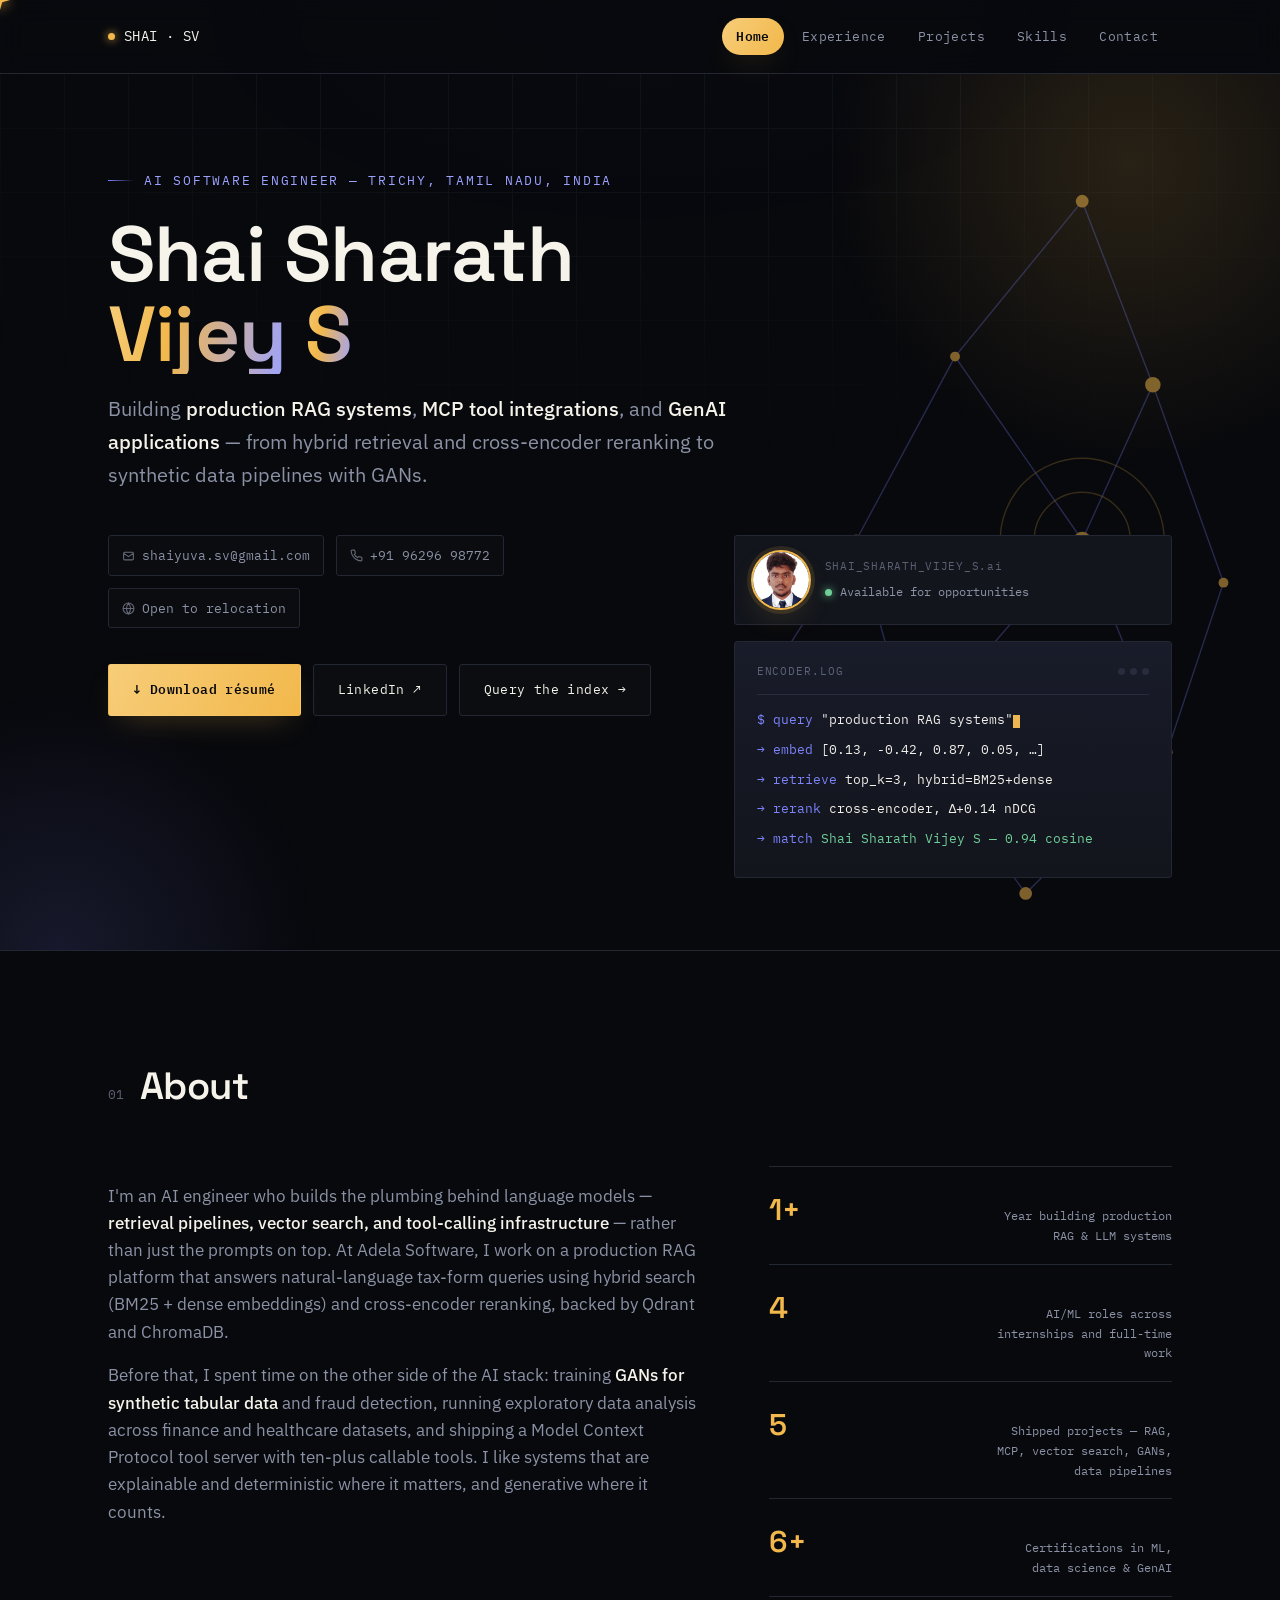
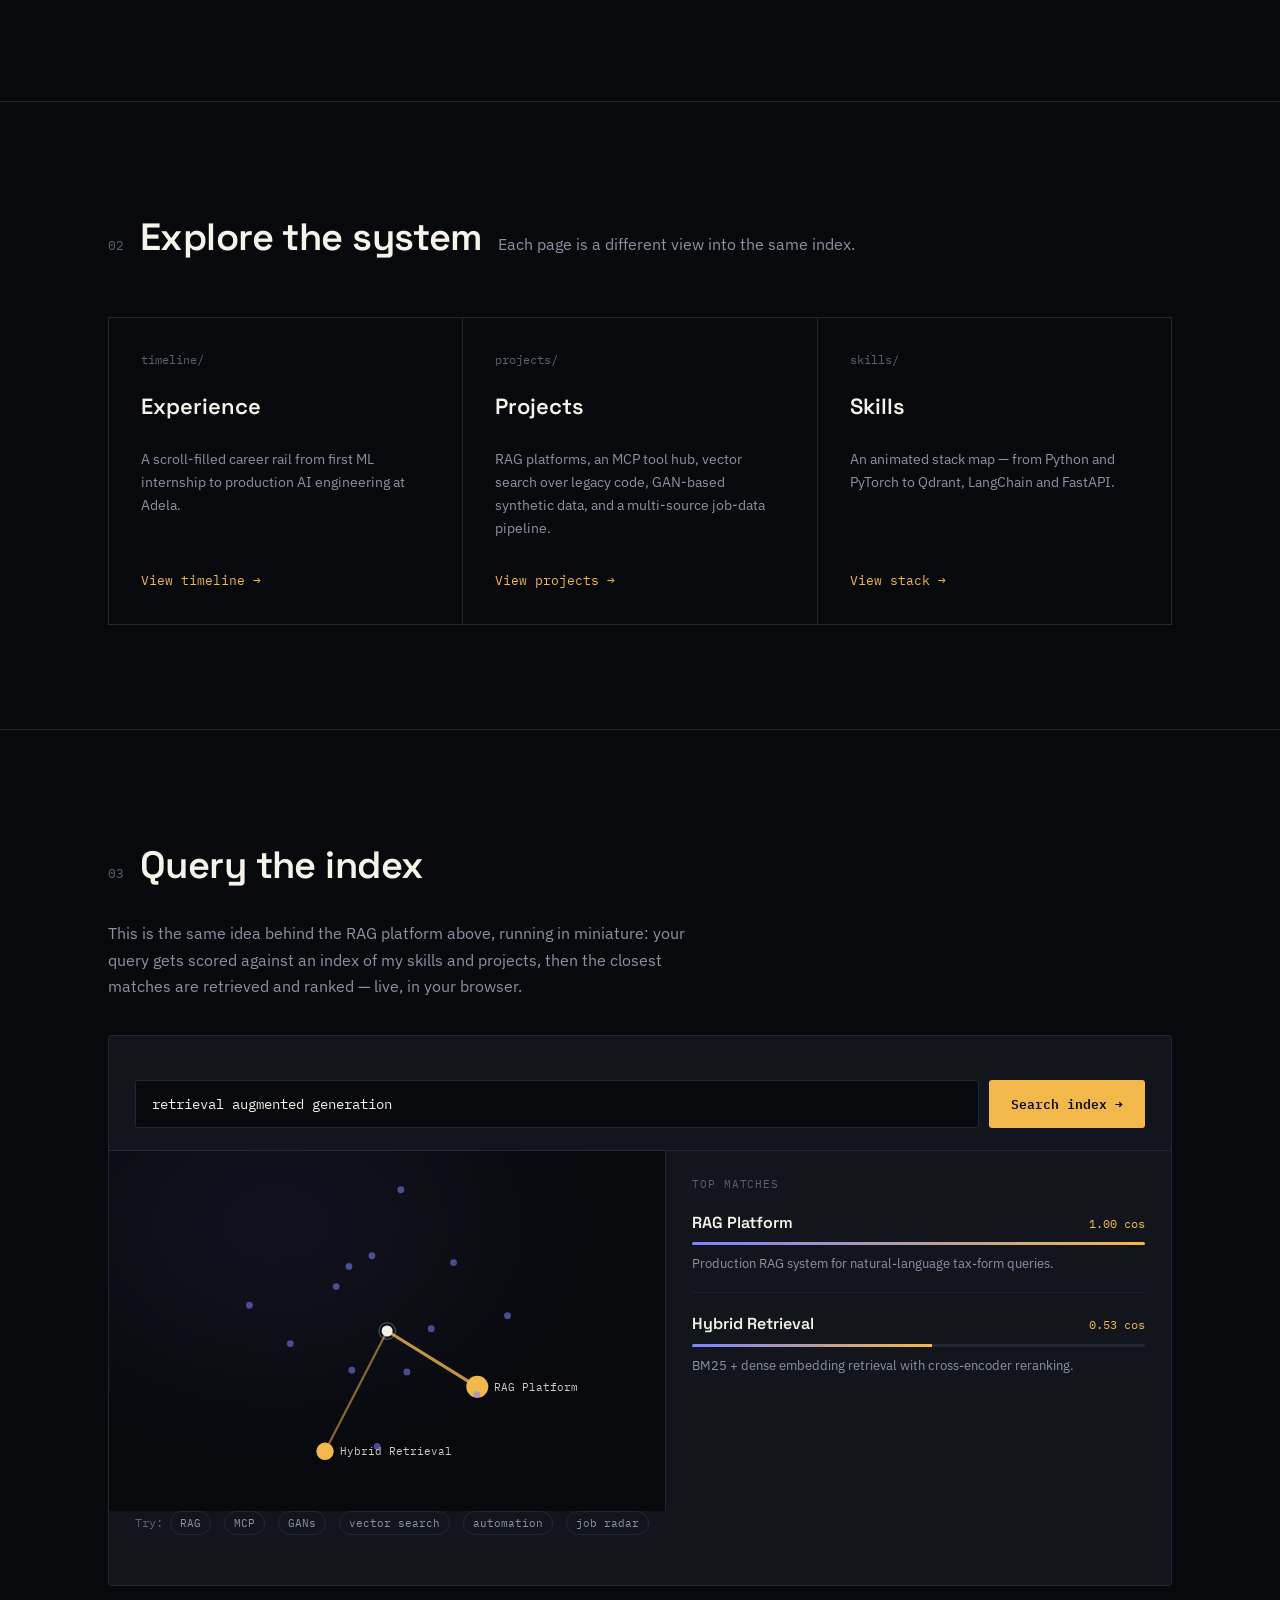
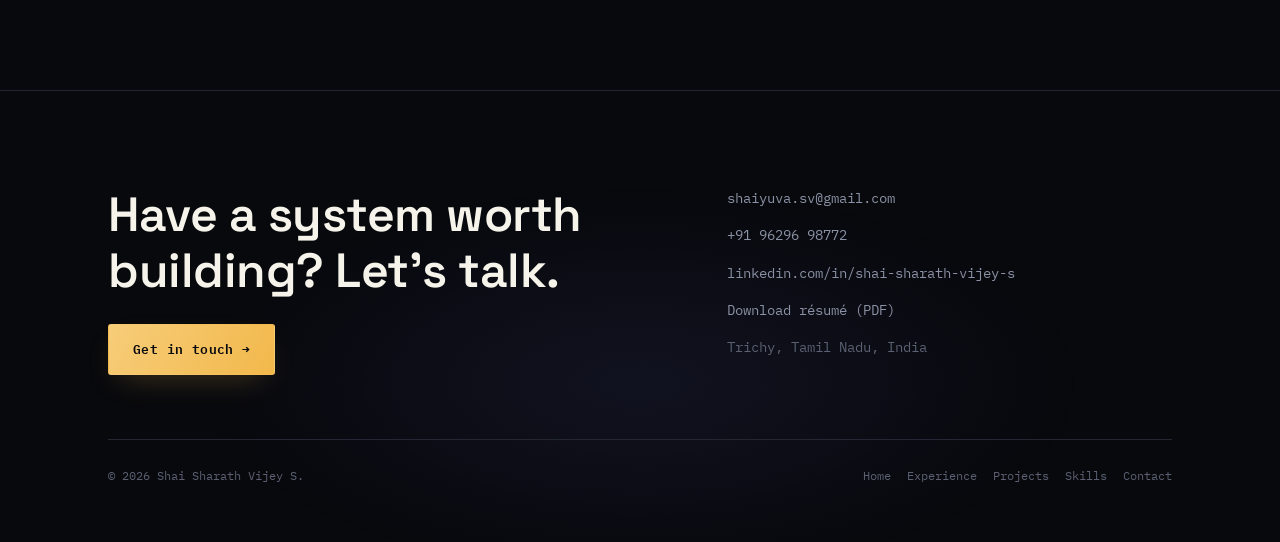
==== commit 26dc6936: "Add files via upload" ====
--- a/index.html
+++ b/index.html
@@ -91,6 +91,8 @@
   .result-bar-fill{height:100%; background:linear-gradient(90deg, var(--violet), var(--amber));}
   .result-desc{font-size:13px; color:var(--text-muted);}
 </style>
+<link rel="stylesheet" href="assets/fx.css">
+<script>try{sessionStorage.getItem("fxnav")&&document.documentElement.classList.add("fx-nav")}catch(e){}</script>
 </head>
 <body>
 <div class="curtain" data-hold="1500">
@@ -391,5 +393,6 @@
   setTimeout(()=>{ runQuery('retrieval augmented generation'); document.getElementById('pgInput').value = 'retrieval augmented generation'; }, 600);
 })();
 </script>
+<script src="assets/fx.js"></script>
 </body>
 </html>
--- a/assets/fx.css
+++ b/assets/fx.css
@@ -0,0 +1,21 @@
+/* ---- FX pack: slat transition, progress bar, tilt, magnetic, nav hide ---- */
+html.fx-nav body:before{content:'';position:fixed;inset:0;z-index:1000;background:var(--ink-raised-2)}
+#fx{position:fixed;inset:0;z-index:1000;pointer-events:none;display:flex}
+#fx i{flex:1;background:var(--ink-raised-2);transform:scaleY(1);transition:transform .6s var(--ease)}
+#fx i:nth-child(odd){transform-origin:top}#fx i:nth-child(even){transform-origin:bottom}
+#fx i:nth-child(2){transition-delay:.05s}#fx i:nth-child(3){transition-delay:.1s}#fx i:nth-child(4){transition-delay:.15s}#fx i:nth-child(5){transition-delay:.2s}#fx i:nth-child(6){transition-delay:.25s}
+#fx.open i{transform:scaleY(0)}#fx.open i:nth-child(odd){transform-origin:bottom}#fx.open i:nth-child(even){transform-origin:top}
+#fx b{position:absolute;inset:0;display:grid;place-items:center;font:600 clamp(2rem,7vw,4.5rem) 'Space Grotesk',sans-serif;background:linear-gradient(100deg,var(--amber-soft),var(--amber),var(--violet-soft));-webkit-background-clip:text;background-clip:text;color:transparent;opacity:0;transform:scale(.94);transition:opacity .25s,transform .5s var(--ease)}
+#fx:not(.open) b{opacity:1;transform:none;transition-delay:.35s}
+#fx-bar{position:fixed;top:0;left:0;right:0;height:3px;z-index:60;transform:scaleX(0);transform-origin:left;background:linear-gradient(90deg,var(--violet),var(--amber))}
+header.nav{transition:transform .4s var(--ease)}header.nav.hid{transform:translateY(-100%)}
+.fx-spot{position:absolute;inset:0;border-radius:inherit;pointer-events:none;opacity:0;transition:opacity .3s;background:radial-gradient(280px circle at var(--mx,50%) var(--my,50%),rgba(242,184,75,.13),transparent 70%)}
+.fx-t:hover>.fx-spot{opacity:1}.fx-t{transition:transform .25s ease-out,box-shadow .3s,border-color .3s}.fx-t:hover{box-shadow:var(--shadow-amber)}
+.btn{transition:transform .2s ease-out,box-shadow .25s,background .25s,border-color .25s}
+.hero-bg-art{will-change:transform}
+@media(prefers-reduced-motion:reduce){#fx,#fx-bar{display:none}}
+/* soft glow behind the page name instead of divider lines */
+#fx b{z-index:1}
+#fx:after{content:'';position:absolute;left:50%;top:50%;width:80vmin;height:80vmin;margin:-40vmin 0 0 -40vmin;border-radius:50%;background:radial-gradient(circle,rgba(124,131,253,.26),rgba(242,184,75,.12) 45%,transparent 70%);opacity:0;transform:scale(.6);transition:opacity .4s,transform .8s var(--ease)}
+#fx:not(.open):after{opacity:1;transform:scale(1);transition-delay:.3s;animation:fxPulse 1.8s ease-in-out 1s infinite}
+@keyframes fxPulse{50%{transform:scale(1.12)}}
